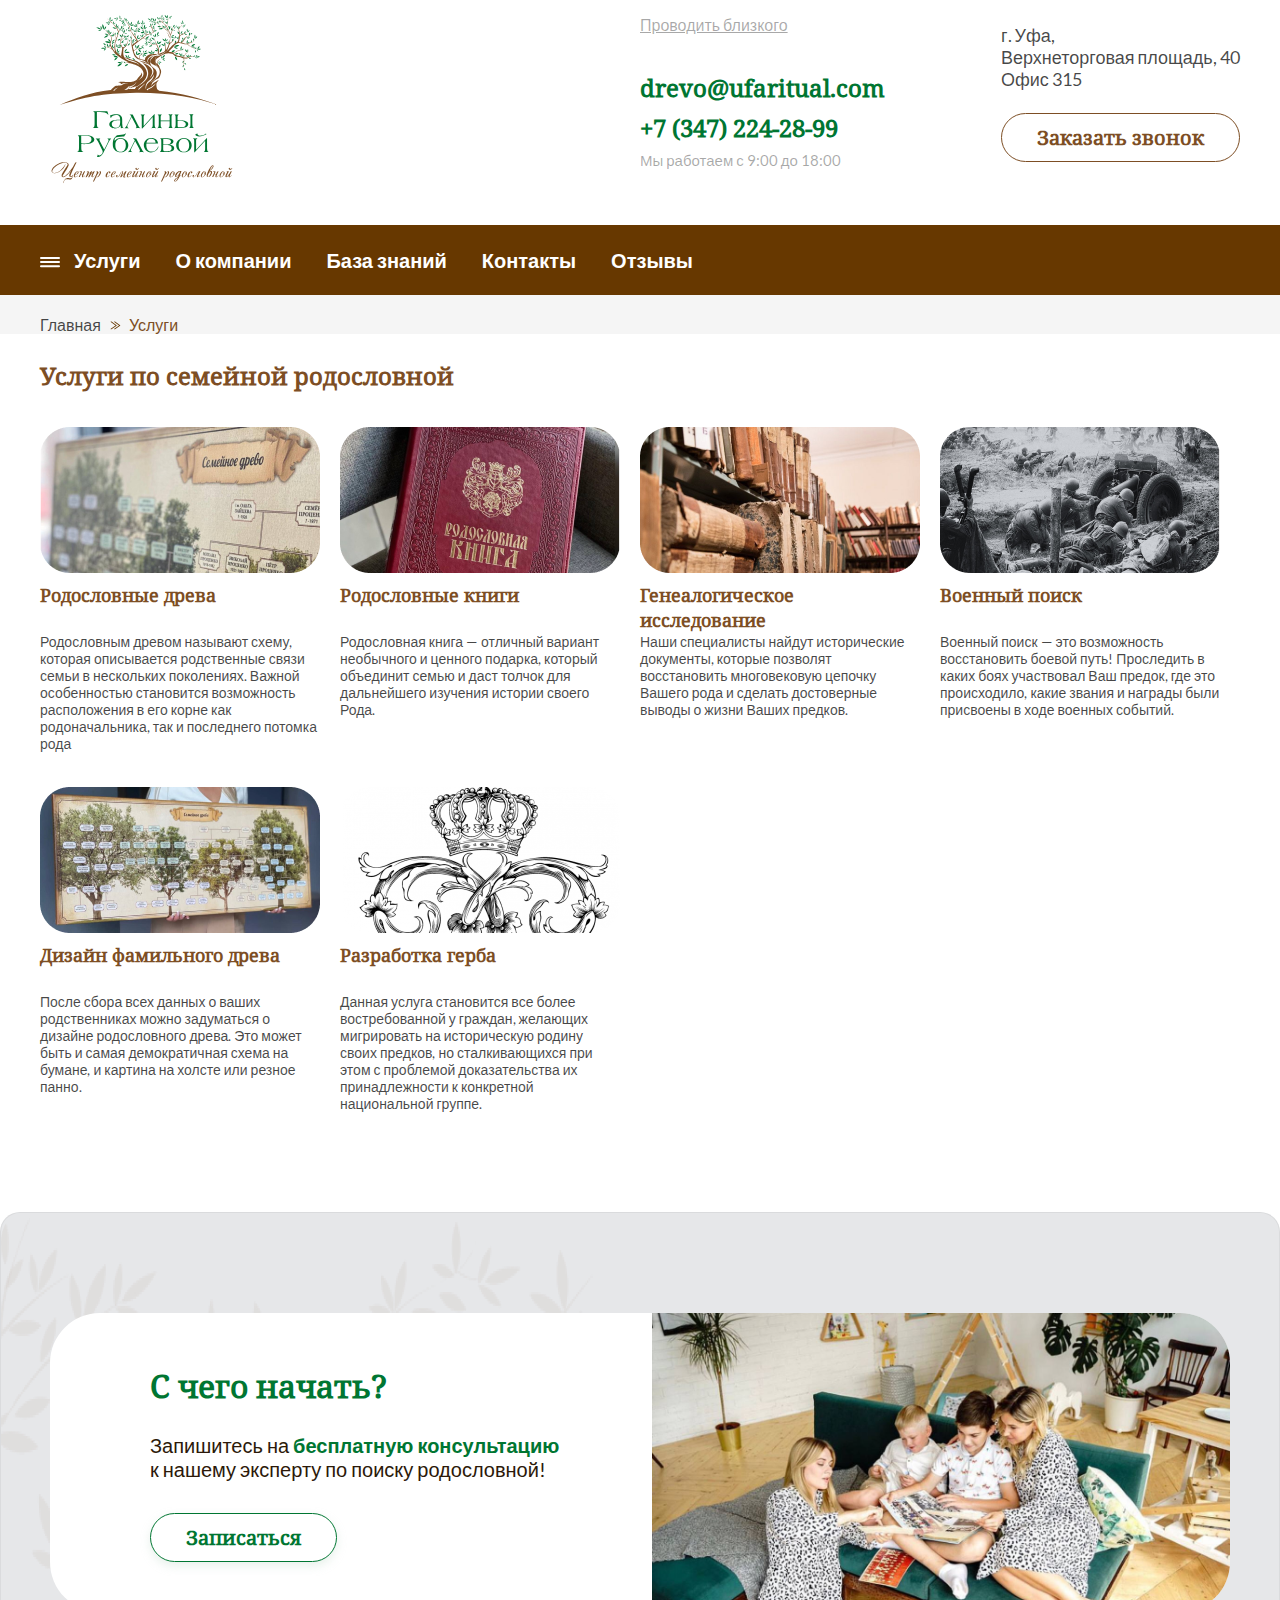
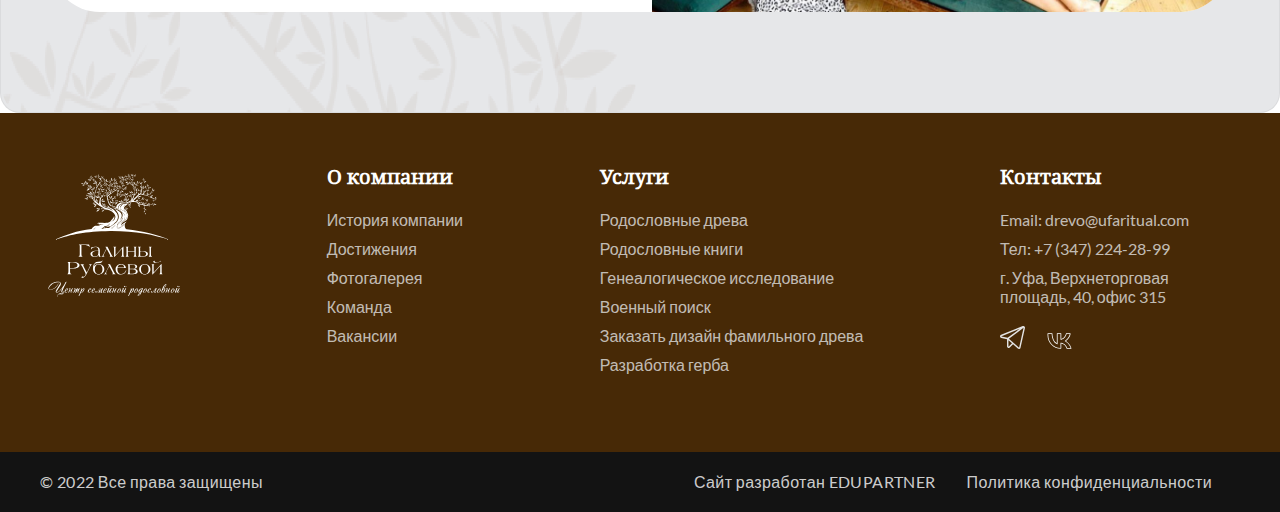
==== page_services/index.html @ 06d63494 "first commit" ====
<!DOCTYPE html>
<html lang="en">
<head>
    <meta charset="UTF-8">
    <meta http-equiv="X-UA-Compatible" content="IE=edge">
    <meta name="viewport" content="width=device-width, initial-scale=1.0">

    <link rel="apple-touch-icon" sizes="152x152" href="/favicon">
    <link rel="icon" type="image/png" sizes="32x32" href="/favicon/favicon-32x32.png">
    <link rel="icon" type="image/png" sizes="16x16" href="/favicon/favicon-16x16.png">
    <link rel="manifest" href="/favicon/site.webmanifest">
    <link rel="mask-icon" href="/favicon/safari-pinned-tab.svg" color="#5bbad5">
    <meta name="msapplication-TileColor" content="#da532c">
    <meta name="theme-color" content="#ffffff">

    <link rel="stylesheet" href="../css/reset.css">
    <link rel="stylesheet" href="../css/animate.css">
    <link rel="stylesheet" href="../css/services_page_styles.css">
    <title>Центр семейной родословной</title>
</head>
<body>
    <header class="header">
        <div class="header__hat">
            <div class="container">
                <div class="header__inner">
                    <div class="header__logo">
                        <img src="../img/logo_gr.svg" alt="logo">
                    </div>
                    <div class="header__contacts">
                        <div class="header__contacts-first">
                            <div class="header__excort">
                                <a href="https://уфаритуал.рф/">Проводить близкого</a>
                            </div>
                            <div class="header__mail">
                                drevo@ufaritual.com
                            </div>
                            <div class="header__phone">
                                +7 (347) 224-28-99
                            </div>
                            <div class="header__schedule">
                                Мы работаем с 9:00 до 18:00
                            </div>
                        </div>
                        <div class="header__contacts-second">
                            <div class="header__text">
                                г. Уфа, <br>
                                Верхнеторговая площадь, 40<br>
                                Офис 315
                            </div>
                            <button class="header__button">
                                Заказать звонок
                            </button>
                        </div>                        
                    </div>
                    <button class="header__burger burger"></button>                    
                </div>
            </div>
        </div>        
        <nav class="header__nav">
            <div class="container">
                <ul class="header__list">
                    <li class="header__item list">                        
                        <a href="../page_services/" class="header__link">
                            <img src="../img/burger_min.svg" alt="burger_min">
                            Услуги
                        </a>
                        <ul class="header__nav-list">
                            <li>
                                <a href="#!">Родословные древа</a>
                            </li>
                            <li>
                                <a href="#!">Родословные книги</a>
                            </li>
                            <li>
                                <a href="#!">Генеалогическое исследование</a>
                            </li>
                            <li>
                                <a href="#!">Военный поиск</a>
                            </li>
                            <li>
                                <a href="#!">Заказать дизайн фамильного древа</a>
                            </li>
                            <li>
                                <a href="#!">Разработка герба</a>
                            </li>
                        </ul>
                    </li>
                    <li class="header__item list">
                        <a href="#!" class="header__link">О компании</a>
                        <ul class="header__nav-list">
                            <li>
                                <a href="#!">История компании</a>
                            </li>
                            <li>
                                <a href="#!">Наши достижения</a>
                            </li>
                            <li>
                                <a href="#!">Фотогалерея</a>
                            </li>
                            <li>
                                <a href="#!">Команда</a>
                            </li>
                            <li>
                                <a href="#!">Вакансии</a>
                            </li>
                        </ul>
                    </li>
                    <li class="header__item">
                        <a href="#!" class="header__link">База знаний</a>
                    </li>
                    <li class="header__item">
                        <a href="#!" class="header__link">Контакты</a>
                    </li>
                    <li class="header__item">
                        <a href="#!" class="header__link">Отзывы</a>
                    </li>
                </ul>                
            </div>
        </nav>
        <div class="header__burger-menu">
            <ul class="header__burger-list">
                <li class="header__burger-item">
                    <a href="#!" class="header__burger-link list">Услуги</a>
                    <ul class="burger-link__ul animated fadeInRight">
                        <li class="burger-link__li">
                            <a href="#!">Родословные древа</a>
                        </li>
                        <li class="burger-link__li">
                            <a href="#!">Родословные книги</a>
                        </li>
                        <li class="burger-link__li">
                            <a href="#!">Генеалогическое исследование</a>
                        </li>
                        <li class="burger-link__li">
                            <a href="#!">Военный поиск</a>
                        </li>
                        <li class="burger-link__li">
                            <a href="#!">Заказать дизайн</a>
                        </li>
                        <li class="burger-link__li">
                            <a href="#!">Заказать дизайн фамильного древа</a>
                        </li>
                        <li class="burger-link__li">
                            <a href="#!">Разработка герба</a>
                        </li>
                    </ul>                  
                </li>
                <li class="header__burger-item">
                    <a href="#!" class="header__burger-link list">О компании</a>
                    <ul class="burger-link__ul animated fadeInRight">
                        <li class="burger-link__li">
                            <a href="#!">История компании</a>
                        </li>
                        <li class="burger-link__li">
                            <a href="#!">Наши достижения</a>
                        </li>
                        <li class="burger-link__li">
                            <a href="#!">Фотогалерея</a>
                        </li>
                        <li class="burger-link__li">
                            <a href="#!">Команда</a>
                        </li>
                        <li class="burger-link__li">
                            <a href="#!">Вакансии</a>
                        </li>                        
                    </ul> 
                </li>
                <li class="header__burger-item">
                    <a href="#!" class="header__burger-link">База знаний</a>
                </li>
                <li class="header__burger-item">
                    <a href="#!" class="header__burger-link">Контакты</a>
                </li>
                <li class="header__burger-item">
                    <a href="#!" class="header__burger-link">Отзывы</a>
                </li>
            </ul>
            <div class="header__nav-close"></div>
            <div class="header__down-block">
                <div class="header__nav-img">
                    <img src="../img/footer_logo.svg" alt="footer_logo">
                </div>
                <div class="header__nav-txt">г. Уфа,<br>Верхнеторговая площадь, 40<br>Офис 315</div>
            </div>
        </div>     
    </header>    
    <section class="navigate">
        <div class="container">
            <div class="navigate__list">
                <div class="navigate__previous">Главная</div>
                <div class="navigate__pointer"></div>
                <div class="navigate__current">Услуги</div>
            </div>
        </div>
    </section>
    <section class="main">
        <div class="container">
            <div class="main__inner">
                <div class="main__title">Услуги по семейной родословной</div>
                <div class="main__cards">
                    <div class="main__card">
                        <div class="card__img">
                            <img src="../img/services_img/main_card_1.png" alt="main_card_1">
                        </div>
                        <div class="card__title">Родословные древа</div>
                        <div class="card__desc">Родословным древом называют схему, которая описывается родственные связи семьи в нескольких поколениях. Важной особенностью становится возможность расположения в его корне как родоначальника, так и последнего потомка рода</div>
                    </div>
                    <div class="main__card">
                        <div class="card__img">
                            <img src="../img/services_img/main_card_2.png" alt="main_card_2">
                        </div>
                        <div class="card__title">Родословные книги</div>
                        <div class="card__desc">Родословная книга — отличный вариант необычного и ценного подарка, который объединит семью и даст толчок для дальнейшего изучения истории своего Рода.</div>
                    </div>
                    <div class="main__card">
                        <div class="card__img">
                            <img src="../img/services_img/main_card_3.png" alt="main_card_3">
                        </div>
                        <div class="card__title">Генеалогическое исследование</div>
                        <div class="card__desc">Наши специалисты найдут исторические документы, которые позволят восстановить многовековую цепочку Вашего рода и сделать достоверные выводы о жизни Ваших предков.</div>
                    </div>
                    <div class="main__card">
                        <div class="card__img">
                            <img src="../img/services_img/main_card_4.png" alt="main_card_4">
                        </div>
                        <div class="card__title">Военный поиск</div>
                        <div class="card__desc">Военный поиск — это возможность восстановить боевой путь! Проследить в каких боях участвовал Ваш предок, где это происходило, какие звания и награды были присвоены в ходе военных событий.</div>
                    </div>
                    <div class="main__card">
                        <div class="card__img">
                            <img src="../img/services_img/main_card_5.png" alt="main_card_5">
                        </div>
                        <div class="card__title">Дизайн фамильного древа</div>
                        <div class="card__desc">После сбора всех данных о ваших родственниках можно задуматься о дизайне родословного древа. Это может быть и самая демократичная схема на бумане, и картина на холсте или резное панно.</div>
                    </div>
                    <div class="main__card">
                        <div class="card__img">
                            <img src="../img/services_img/main_card_6.png" alt="main_card_6">
                        </div>
                        <div class="card__title">Разработка герба</div>
                        <div class="card__desc">Данная услуга становится все более востребованной у граждан, желающих мигрировать на историческую родину своих предков, но сталкивающихся при этом с проблемой доказательства их принадлежности к конкретной национальной группе.</div>
                    </div>
                </div>
            </div>
        </div>
    </section>

    <section class="beginning">
        <div class="container">
            <div class="beginning__inner">
                <div class="beginning__box">
                    <div class="beginning__left-side">
                        <div class="beginning__title">
                            С чего начать?
                        </div>
                        <div class="beginning__text">
                            Запишитесь на <span>бесплатную консультацию</span> к нашему эксперту по поиску родословной!
                        </div>
                        <div class="beginning_btn">
                            Записаться
                        </div>
                    </div>
                    <div class="beginning__right-side">
                        <img src="../img/family.jpg" alt="family">
                    </div>
                    
                </div>
            </div>
        </div>
    </section>
    
    <footer class="footer">
        <div class="container">
            <div class="footer__inner">
                <div class="footer__logo">
                    <img src="../img/footer_logo.svg" alt="footer_logo">
                </div>
                <div class="footer__column col-1">
                    <div class="footer__title">
                        О компании
                    </div>
                    <ul class="footer__links">
                        <li><a href="#!" class="footer__link">История компании</a></li>
                        <li><a href="#!" class="footer__link">Достижения</a></li>
                        <li><a href="#!" class="footer__link">Фотогалерея</a></li>
                        <li><a href="#!" class="footer__link">Команда</a></li>
                        <li><a href="#!" class="footer__link">Вакансии</a></li>
                    </ul>
                </div>
                <div class="footer__column col-2">
                    <div class="footer__title">
                        Услуги
                    </div>
                    <ul class="footer__links">
                        <li><a href="#!" class="footer__link">Родословные древа</a></li>
                        <li><a href="#!" class="footer__link">Родословные книги</a></li>
                        <li><a href="#!" class="footer__link">Генеалогическое исследование</a></li>
                        <li><a href="#!" class="footer__link">Военный поиск</a></li>
                        <li><a href="#!" class="footer__link">Заказать дизайн фамильного древа</a></li>
                        <li><a href="#!" class="footer__link">Разработка герба</a></li>
                    </ul>
                </div>
                <div class="footer__column col-3">
                    <div class="footer__title">
                        Контакты
                    </div>
                    <ul class="footer__links">
                        <li><div class="footer__link">Email: drevo@ufaritual.com</div></li>
                        <li><div class="footer__link">Тел: +7 (347) 224-28-99</div></li>
                        <li><div class="footer__link">г. Уфа, Верхнеторговая площадь, 40, офис 315</div></li>
                        <li>
                            <a href="https://t.me/galinarublevadrevo" class="footer__link"><img src="../img/tg.svg" alt="telegram"></a>
                            <a href="https://vk.com/public210915689" class="footer__link"><img src="../img/vk.svg" alt="vk"></a>
                        </li>
                    </ul>
                </div>
            </div>
        </div>
    </footer>
    <section class="policy">
        <div class="container">
            <div class="policy__inner">
                <div class="policy__left-side">
                    <div class="policy__text text-one">© 2022 Все права защищены</div>
                </div>
                <div class="policy__right-side">
                    <div class="policy__text text-two">Сайт разработан EDUPARTNER</div>
                <div class="policy__text text-three">Политика конфиденциальности</div>
                </div>
            </div>
        </div>
    </section>
    <div class="overlay">
        <div class="video">
            <div id="frame"></div>
            <div class="close">&times;</div>
        </div>
    </div>

    <script src="../js/main.js"></script>
    <script src="../js/navigate.js"></script>
    <script src="../js/playVideo.js"></script>
</body>
</html>
---- css/services_page_styles.css ----
@font-face {
	font-family: "Lato";
	src: url("../fonts/Lato/Lato-Regular.ttf") format('truetype');
}
@font-face {
	font-family: "Noto";
	src: url("../fonts/Noto_Serif/NotoSerif-Regular.ttf") format('truetype');
}

/* @import url('https://fonts.googleapis.com/css2?family=Lato:ital,wght@0,400;0,700;1,400;1,700&display=swap');
@import url('https://fonts.googleapis.com/css2?family=Noto+Serif:ital,wght@0,400;0,700;1,400;1,700&display=swap'); */

body{
	font-family: 'Lato', sans-serif;
	font-style: normal;
	overflow-x: hidden;
}
img{
	width: 100%;
	height: 100%;
}
.container{
	max-width: 1200px;
	padding: 0 20px;
	margin: 0 auto;
}
.header__hat{
	margin-bottom: 31px;
}
.header__inner{
	display: flex;
	justify-content: space-between;
}
.header__logo{
	max-width: 206px;
	max-height: 194px;
}
.header__logo>img{
	width: 100%;
	height: 100%;
}
.header__contacts{
	display: flex;
	justify-content: space-between;
	width: calc(50%);
	/* max-width: 665px; */
}
.header__contacts-first{
	max-width: 240px;
}
.header__contacts-second{
	margin-left: 87px;
	max-width: 290px;
	flex-shrink: 0;
}
.header__burger{
	display: none;
}
.header__excort{
	margin-top: 15px;
}
.header__excort>a{
	font-weight: 400;
	font-size: 16px;
	line-height: 19px;
	color: rgba(0, 0, 0, 0.34);
}
.header__mail, .header__phone{
	font-family: 'Noto', serif;
	font-weight: 700;
	font-size: 24px;	
	color: #007632;
}
.header__mail{
	line-height: 92.4%;
	margin-top: 43px;
}
.header__phone{
	line-height: 33px;
	margin-top: 12px;
}
.header__schedule{
	font-weight: 400;
	font-size: 15px;
	line-height: 18px;
	color: rgba(0, 0, 0, 0.34);
	margin-top: 7px;
}
.header__text{
	font-weight: 500;
	font-size: 18px;
	line-height: 22px;
	color: rgba(0, 0, 0, 0.72);
	margin-top: 24px;
}
.header__button{
	font-family: 'Noto', serif;
	font-weight: 700;
	font-size: 20px;
	line-height: 27px;
	color: #7D4E24;
	margin-top: 23px;
	padding: 10px 35px;
	border: 1px solid #7D4E24;
	border-radius: 50px;
	background-color: #FFFFFF;
}
.header__button:hover{
	cursor: pointer;
	color: #FFFFFF;
	background: #7D4E24;
	box-shadow: 0px 4px 10px rgba(132, 99, 70, 0.38);
}
.header__nav{
	background-color: #673800;
	padding: 23px 0;
}
.header__list{
	display: flex;
	align-items: flex-end;
	gap: 35px;
}
.header__link{
	color: #FFFFFF;
	text-decoration: none;
	font-weight: 600;
	font-size: 20px;
	line-height: 24px;
}
.header__link>img{
	max-width: 20px;
	padding-right: 10px;
	vertical-align: middle;
}
.header__burger-menu {
	position: fixed;
	width: 85%;
	height: 100vh;
	top: 0;
	right: 0;
	background-color: #673800;
	z-index: 10;
	padding: 90px 0 0 39px;
	transform: translateX(100%);
	transition: .2s all linear;
	border-radius: 20px 0 0 20px;
}
.overflow__stop{
	overflow-y: hidden;
}
.header__nav_active{
	transform: translateX(0);
	overflow-y: hidden;
}
.header__burger-list{
	max-width: 100%;
	margin-right: 20px;
}
.header__burger-item {
	max-width: 401px;
	margin-right: 0;
	margin-bottom: 15px;
	list-style-type: none;
}
.header__burger-link::after{
	content: '';
	display: block;
	height: .5px;
	background: #FFFFFF;
	min-width: 100%;
}

.header__item1:last-child {
	margin-bottom: 0;
}

.header__burger-link {
	font-weight: 700;
	font-size: 20px;
	line-height: 35px;
	color: #FFFFFF;
	text-decoration: none;
}
.burger-link__ul{
	display: none;
	z-index: 10;
	transform: translateY(-100%);
	transition: .2s all linear;
	
}
.burger-link__ul.link_show{
	display: block;
	transform: translateY(0);
	overflow-y: hidden;
}
.burger-link__ul>li{
	list-style-type: none;
	padding: 15px 0;
}
.burger-link__ul>li>a{
	text-decoration: none;
	font-weight: 400;
	font-size: 18px;
	line-height: 22px;
	color: #E4E4E4;
}
.header__nav-close {
	width:50px;
	height: 35px;
	position: absolute;
	top: 23px;
	right: 20px;
	z-index: 11;
	background-image: url('../img/burger-close.svg');
	background-size: 13px;
	background-repeat: no-repeat;
	background-position: center;
	border: 1px solid #7D4E24;
	box-shadow: 0px 4px 10px rgba(132, 99, 70, 0.38);
	border-radius: 5px;
}
.header__down-block{
	display: flex;
	width: 100%;
	justify-content: left;
	align-items: flex-end;
	margin-top: 85px;
}
.header__nav-img{
	width: 89px;
	height: 84px;
	margin-right: 16px;
}
.header__nav-txt{
	max-width: 260px;
	font-weight: 500;
	font-size: 14px;
	line-height: 17px;
	color: #E6E7E9;
}
.header__item.active{
	text-decoration: underline;
}
.header .header__nav-list {
	display: none;
	position: absolute;
	background: #FFFFFF;
	box-shadow: 0px 0px 10px rgba(170, 170, 170, 0.7);
	z-index: 10;
	list-style: none;
	padding: 20px 20px 20px 30px;
	margin-top: 22px;
	max-width: 280px;
}
.header__nav-list li {
padding: 1rem;
}
.header__nav-list li:hover {
text-decoration: underline;
}
.header__nav-list li a {
text-decoration: none;
font-weight: 400;
font-size: 16px;
line-height: 19px;
color: #673800;
}
.header__nav-list.show{
	display: block;
}
.navigate{
	background-color: #F5F5F5;
	padding-top: 20px;
}
.navigate__list{
	display: flex;
	align-items: center;
	justify-content: left;
	gap: 7px;
}
.navigate{
	font-weight: 400;
	font-size: 16px;
	line-height: 19px;
	color: rgba(0, 0, 0, 0.72);
}
.navigate__pointer{
	width: 14px;
	height: 14px;
	background-image: url('../img/navigate_pointer.svg');
	background-repeat: no-repeat;
	background-size: contain;
}
.navigate__current{
	font-weight: 400;
	font-size: 16px;
	line-height: 19px;
	color: #7D4E24;
}
.main__inner{
	padding: 25px 0 100px 0;
}
.main__title{
	margin-bottom: 35px;
	font-family: 'Noto', serif;
	font-weight: 600;
	font-size: 24px;
	line-height: 33px;
	color: #7D4E24;
}
.main__cards{
	display: flex;
	justify-content: flex-start;
	align-items: flex-start;
	flex-wrap: wrap;
	column-gap: 20px;
	row-gap: 35px;
}
.main__card{
	max-width: 280px;
}
.main__card:hover>.card__img{
	border: 0.5px solid #673800;
	filter: drop-shadow(0px 0px 10px rgba(90, 60, 34, 0.56));
}
.main__card:hover{	
	cursor: pointer;
}
.card__img{
	height: 146px;
	border-radius: 30px;
}
.card__title{
	margin-top: 10px;
	font-family: 'Noto', serif;
	font-weight: 600;
	font-size: 18px;
	line-height: 25px;
	color: #7D4E24;
	height: 50px;
}
.card__desc{
	font-weight: 400;
	font-size: 14px;
	line-height: 17px;
	color: rgba(0, 0, 0, 0.72);
}







.beginning{
	background-color: #E6E7E9;
	border: 1px solid rgba(0, 0, 0, 0.05);
	border-radius: 20px;

	background-image: url('../img/beginning_bg.png');
	background-repeat: no-repeat;
	background-position: left center;
	background-size: 50% 100%;
}
.beginning__inner{
	padding: 100px 0;
}
.beginning__box{
	background-color: #FFFFFF;
	border-radius: 50px;
	display: flex;
	flex-wrap: nowrap;
	align-items: center;
	justify-content: space-between;
	max-width: 1180px;
	overflow: hidden;
	
	position: relative;
	left: 50%;
	transform: translate(-50%, 0);
}
.beginning__left-side{
	padding: 0 80px 0 100px;
	width: 50%;
	box-sizing: border-box;
	flex-shrink: 0;
}
.beginning__right-side{
	width: 578px;	
	max-height: 299px;
	box-sizing: border-box;	
}
.beginning__right-side>img{	
	object-fit: contain;
}
.beginning__title{
	font-family: 'Noto', serif;
	font-weight: 700;
	font-size: 32px;
	line-height: 44px;
	color: #007632;
	margin-bottom: 25px;
}
.beginning__text{
	font-weight: 400;
	font-size: 20px;
	line-height: 24px;
	color: #2C1909;
	max-width: 410px;
	margin-bottom: 32px;
}
.beginning__text>span{
	font-weight: 700;
	color: #007632;
}
.beginning_btn{
	border: 1px solid #007632;
	box-shadow: 0px 4px 10px rgba(195, 218, 204, 0.39);
	border-radius: 50px;
	padding: 10px 35px;
	width: fit-content;

	font-family: 'Noto', serif;
	font-weight: 700;
	font-size: 20px;
	line-height: 27px;
	color: #007632;
}
.beginning_btn:hover{
	cursor: pointer;
	color: #FFFFFF;
	background: #007632;
}
.footer{
	background-color: #472906;
}
.footer__inner{
	padding: 50px 0 68px 0;
	display: flex;
	justify-content: space-between;
}
.footer__logo{
	max-width: 150p;
	height: 142px;
}
.footer__title{
	font-family: 'Noto', serif;
	font-weight: 700;
	font-size: 20px;
	line-height: 27px;
	color: #FFFFFF;
	padding-bottom: 20px;
}
.footer__links{
	list-style-type: none;
	display: table;
}
.footer__links>li{	
	padding-bottom: 10px;
}
.footer__link{
	font-weight: 400;
	font-size: 16px;
	line-height: 19px;
	color: rgba(228, 228, 228, 0.8);
	text-decoration: none;
}
.footer__link>img{
	padding-top: 10px;
	padding-right: 19px;
	max-width: 25px;
	max-height: 23px;
}
.col-1{
	max-width: 160px;
}
.col-2{
	max-width: 280px;
}
.col-3{
	max-width: 240px;
}
.policy{
	background-color: #131313;
}
.policy__inner{
	padding: 19px 0;
	display: flex;
	justify-content: space-between;
}
.policy__text{
	font-weight: 400;
	font-size: 16px;
	line-height: 22px;
	letter-spacing: 0.025em;
	color: rgba(255, 255, 255, 0.8);
	display: inline-block;
	padding-right: 28px;
}
.overlay{position:fixed;display:none;justify-content:center;align-items:center;width:100%;height:100%;top:0;background-color:rgba(0,0,0,.8)}
.overlay .video{width:720px;height:480px;position:relative}
.overlay .close{color:#fff;font-size:36px;position:absolute;top:-27px;right:-25px;cursor:pointer}

.text-one, .text-two, .text-three{
	vertical-align: top;
}
@media (max-width: 1024px) {
	.header__logo{
		max-width: 188px;
		max-height: 194px;
	}
	.header__contacts{
		width: auto;
	}	
	.beginning__left-side{
		padding: 0 58px 0 25px;
		width: 52%;
	}
	.beginning__right-side{
		width: 48%;
	}
	.col-2{
		max-width: 198px;
	}
	.col-3{
		max-width: 380px;
	}
	.text-two{
		max-width: 176px;
	}
}
@media (max-width: 768px) {
	.header__logo{
		max-width: 168px;
		max-height: 177px;
		margin-right: 20px;
	}
	.header__contacts-second{
		margin-left: 30px;
	}
	.header__excort{
		font-size: 14px;
		line-height: 17px;
	}
	.header__mail{
		font-size: 20px;
	}
	.header__phone{
		font-size: 20px;
		line-height: 27px;
		margin-top: 10px;
	}
	.header__text{
		font-size: 16px;
		line-height: 19px;
	}
	.header__button{
		font-size: 16px;
		line-height: 22px;
		margin-top: 32px;
	}
	.header__schedule{
		margin-top: 12px;
	}
	.main__card{
		max-width: 229px;
	}
	.card__img{
		height: 119px;
	}
	.beginning__left-side{
		padding-right: 22px;
	}	
	.footer__inner{
		padding: 50px 0 40px 0;
	}
	.footer__logo{
		max-width: 150px;
		max-height: 142px;
	}
	.col-1, .col-2, .col-3{
		max-width: 176px;
	}
	.policy{
		margin: -1px;
	}
	.policy__inner{
		padding: 24px 0;
	}
	.text-two{
		max-width: 167px;
	}
	.text-three{
		max-width: 167px;
	}
}
@media (max-width: 480px) {
	.header__contacts-second, .header__nav, .slider_prev-btn, .slider_next-btn{
		display: none
	}
	.history__inner{
		flex-wrap: wrap;
	}
	.header__hat{
		margin-bottom: 12px;
	}
	.header__logo{
		max-width: 105px;
		max-height: 111px;
		margin: 11px 0 0 0;
	}
	.header__excort{
		font-size: 12px;
		line-height: 14px;
	}
	.header__mail{
		font-size: 16px;
		margin-top: 19px;
	}
	.header__phone{
		font-size: 16px;
		line-height: 22px;
		margin-top: 5px;
	}
	.header__schedule{
		font-size: 12px;
		line-height: 14px;
	}
	.header__burger{
		margin-top: 23px;
		display: block;
		width: 50px;
		height: 35px;
		background-image: url('../img/burger.svg');
		background-repeat: no-repeat;
		background-position: center 25%;
		background-size: 129%;
		border: 0;
	}
	.main__cards{
		column-gap: 15px;
	}
	.main__card{
		max-width: 210px;
	}	
	.card__img{
		height: 109px;
	}
	.beginning{
		background-size: auto;
	}
	.beginning__inner{
		padding: 60px 0;
	}
	.beginning__box{
		flex-wrap: wrap;
	}
	.beginning__left-side, .beginning__right-side{
		width: 100%;
	}
	.beginning__title{
		margin: 33px 0 15px 0;
		font-size: 26px;
		line-height: 35px;
	}
	.beginning__text{
		margin-bottom: 21px;
		font-size: 18px;
		line-height: 22px;
	}
	.beginning_btn{
		padding: 10px 30px;
		margin-bottom: 50px;
		font-size: 18px;
		line-height: 25px;
	}
	.beginning__right-side>img{
		width: 100%;
	}	
	.footer__inner{
		padding: 20px 0 54px 0;
		flex-wrap: wrap;
	}
	.footer__logo{
		min-width: 100%;
		height: 84px;
		flex-shrink: 0;
		margin-bottom: 17px;
	}
	.footer__logo>img{
		width: 89px;
		height: 84px;
	}
	.footer__title{
		font-size: 18px;
		line-height: 25px;
	}
	.footer__link{
		font-size: 14px;
		line-height: 17px;
	}
	.footer__column{
		max-width: 198px;
	}
	.policy{
		height: 108px;
	}
	.policy__inner{
		position: relative;
	}
	.policy__text{
		font-size: 14px;
		line-height: 17px;
		letter-spacing: 0.025em;
	}
	.policy__left-side{
		flex-shrink: 0;
	}
	.text-two, .text-three{
		padding: 0;
	}
	.text-three{
		position: absolute;
		left: 0;
		bottom: 0px;
	}
	.overlay .video{width:100%;height:50%;position:relative}
	.overlay .close{color:#fff;font-size:55px;position:absolute;top:-65px;right:20px;cursor:pointer}	
}
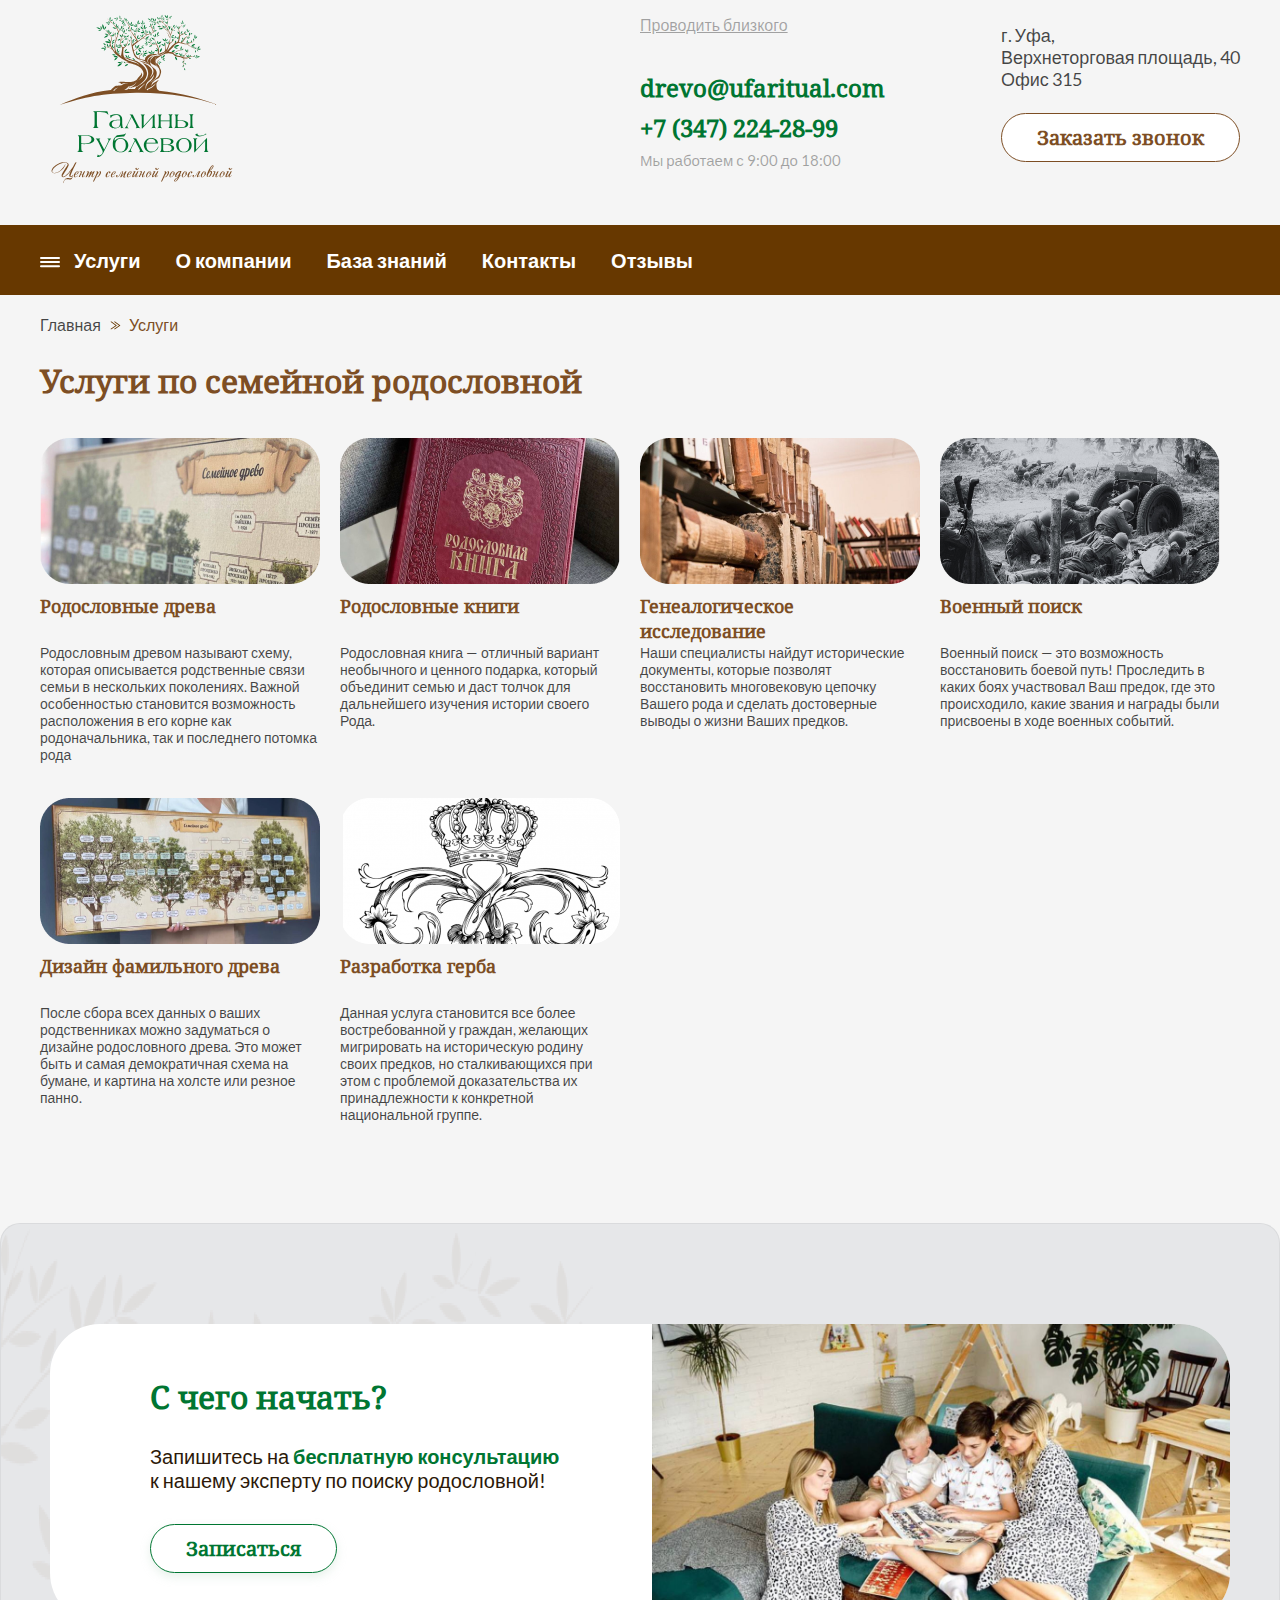
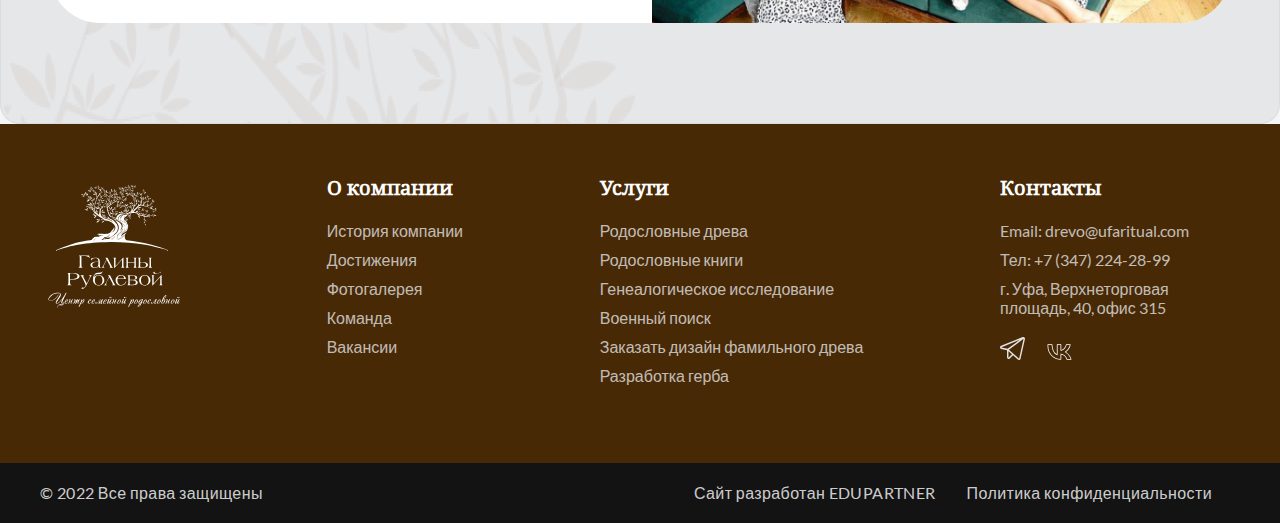
==== commit 10f95456: "first commit" ====
--- a/page_services/index.html
+++ b/page_services/index.html
@@ -244,7 +244,196 @@
             </div>
         </div>
     </section>
-
+    <section class="blbooks">
+        <div class="blbooks__head">
+            <div class="container">
+                <div class="blbooks__inner">
+                    <div class="blbooks__title">Родословные книги</div>
+                    <div class="blbooks__desc">Родословная книга — отличный вариант необычного и ценного подарка, который объединит семью и даст толчок для дальнейшего изучения истории своего Рода.</div>
+                </div>
+            </div>
+        </div>
+        <div class="blbooks-why">
+            <div class="container">
+                <div class="blbooks-why__inner">
+                    <div class="blbooks-why__title">
+                        Зачем составлять книгу?
+                    </div>
+                    <div class="blbooks-why__items">
+                        <div class="blbooks-why__item">
+                            <div class="blbooks-why__num">1</div>
+                                <div class="blbooks-why__text"><span>Чтобы узнать больше о семье. </span>В процессе работы над книгой вы точно откроете новые факты о родственниках и, может быть, обнаружите тех, о ком не подозревали.
+                                </div>
+                        </div>
+                        <div class="blbooks-why__item">
+                            <div class="blbooks-why__num">2</div>
+                                <div class="blbooks-why__text"><span>Чтобы понять, кто вы и откуда. </span>Судьбы предков и решения, которые они принимали, повлияли на то, какой жизнью мы живем сейчас. Зная прошлое, мы понимаем настоящнее, а значит можем яснее представить будущее.
+                                </div>
+                        </div>
+                        <div class="blbooks-why__item">
+                            <div class="blbooks-why__num">3</div>
+                                <div class="blbooks-why__text"><span>Чтобы передать детям. </span>Наши бабушки и дедушки уходят, а с ними пропадают и многие знания о представителях рода. Если не сохранять сведения, внуки могут не узнать о предках.
+                                </div>
+                        </div>
+                    </div>
+                </div>
+            </div>
+        </div>
+        <div class="blbooks-how">
+            <div class="container">
+                <div class="blbooks-how__inner">
+                    <div class="blbooks-how__title">
+                        Как сделать родословную книгу?
+                    </div>
+                    <div class="blbooks-how__text">
+                        <strong>Первое, что нужно сделать - построить генеалогическое древо. </strong>Это схема, наглядно показывающая родственные связи. <br><br>Как только Вы обозначите старейшего предка, о котором есть информация, начинайте собирать более подробные сведения о каждом члене семьи. Поговорите с родителями, бабушками и дедушками, свяжитесь с близкими из других городов - привлеките в эту работу как можно больше родственников! Создание книги - отличный повод собраться вместе и окунуться в воспоминания. <br><br>Порой даже вместе достаточно сложно собрать необходимые сведения, тогда лучше обратиться к людям, которые профессионально занимаются этим вопросом. <span>В штате Центра Семейной Родословной Галины Рублевой работают кандидаты исторических наук и архивариусы с многолетним стажем, а также переводчики с различных языков.</span>
+                    </div>
+                    <div class="blbooks-how__appeal">
+                        Запишитесь на <span>бесплатную консультацию </span>к нашему эксперту по поиску родословной!
+                    </div>
+                    <button class="blbooks-how__btn">Записаться</button>
+                </div>
+            </div>
+        </div>
+        <div class="blbooks-choose">
+            <div class="container">
+                <div class="blbooks-choose__inner">
+                    <div class="blbooks-choose__title">
+                        Выберите обложку для своей книги
+                    </div>
+                    <div class="blbooks-choose__text">
+                        Стоимость указана без учета поиска родословной*
+                    </div>
+                    <div class="blbooks-choose__cards">
+                        <div class="blbooks-choose__card">
+                            <div class="blbooks-choose__img">
+                                <img src="../img/services_img/covers/cover_01.png" alt="cover_01">
+                            </div>
+                            <div class="blbooks-choose__new-price">7 325 ₽</div>
+                            <div class="blbooks-choose__old-price">10 325 ₽</div>
+                            <button class="blbooks-choose__btn">Хочу заказать</button>
+                        </div>
+                        <div class="blbooks-choose__card">
+                            <div class="blbooks-choose__img">
+                                <img src="../img/services_img/covers/cover_02.png" alt="cover_02">
+                            </div>
+                            <div class="blbooks-choose__new-price">7 325 ₽</div>
+                            <div class="blbooks-choose__old-price">10 325 ₽</div>
+                            <button class="blbooks-choose__btn">Хочу заказать</button>
+                        </div>
+                        <div class="blbooks-choose__card">
+                            <div class="blbooks-choose__img">
+                                <img src="../img/services_img/covers/cover_03.png" alt="cover_03">
+                            </div>
+                            <div class="blbooks-choose__new-price">7 325 ₽</div>
+                            <div class="blbooks-choose__old-price">10 325 ₽</div>
+                            <button class="blbooks-choose__btn">Хочу заказать</button>
+                        </div>
+                        <div class="blbooks-choose__card">
+                            <div class="blbooks-choose__img">
+                                <img src="../img/services_img/covers/cover_04.png" alt="cover_04">
+                            </div>
+                            <div class="blbooks-choose__new-price">7 475 ₽</div>
+                            <div class="blbooks-choose__old-price">10 325 ₽</div>
+                            <button class="blbooks-choose__btn">Хочу заказать</button>
+                        </div>
+                        <div class="blbooks-choose__card">
+                            <div class="blbooks-choose__img">
+                                <img src="../img/services_img/covers/cover_05.png" alt="cover_05">
+                            </div>
+                            <div class="blbooks-choose__new-price">10 175 ₽</div>
+                            <div class="blbooks-choose__old-price">13 175 ₽</div>
+                            <button class="blbooks-choose__btn">Хочу заказать</button>
+                        </div>
+                        <div class="blbooks-choose__card">
+                            <div class="blbooks-choose__img">
+                                <img src="../img/services_img/covers/cover_06.png" alt="cover_06">
+                            </div>
+                            <div class="blbooks-choose__points">
+                                <div class="points__one"></div>
+                                <div class="points__two"></div>
+                            </div>
+                            <div class="blbooks-choose__new-price">10 175 ₽</div>
+                            <div class="blbooks-choose__old-price">13 175 ₽</div>
+                            <button class="blbooks-choose__btn">Хочу заказать</button>
+                        </div>
+                        <div class="blbooks-choose__card">
+                            <div class="blbooks-choose__img">
+                                <img src="../img/services_img/covers/cover_07.png" alt="cover_07">
+                            </div>
+                            <div class="blbooks-choose__points">
+                                <div class="points__one"></div>
+                                <div class="points__two"></div>
+                            </div>
+                            <div class="blbooks-choose__new-price">10 175 ₽</div>
+                            <div class="blbooks-choose__old-price">13 175 ₽</div>
+                            <button class="blbooks-choose__btn">Хочу заказать</button>
+                        </div>
+                        <div class="blbooks-choose__card">
+                            <div class="blbooks-choose__img">
+                                <img src="../img/services_img/covers/cover_08.png" alt="cover_08">
+                            </div>
+                            <div class="blbooks-choose__points">
+                                <div class="points__one"></div>
+                                <div class="points__two"></div>
+                            </div>
+                            <div class="blbooks-choose__new-price">11 675 ₽</div>
+                            <div class="blbooks-choose__old-price">14 675 ₽</div>
+                            <button class="blbooks-choose__btn">Хочу заказать</button>
+                        </div>
+                        <div class="blbooks-choose__card">
+                            <div class="blbooks-choose__img">
+                                <img src="../img/services_img/covers/cover_09.png" alt="cover_09">
+                            </div>
+                            <div class="blbooks-choose__new-price">15 725 ₽</div>
+                            <div class="blbooks-choose__old-price">18 725 ₽</div>
+                            <button class="blbooks-choose__btn">Хочу заказать</button>
+                        </div>
+                        <div class="blbooks-choose__card">
+                            <div class="blbooks-choose__img">
+                                <img src="../img/services_img/covers/cover_10.png" alt="cover_10">
+                            </div>
+                            <div class="blbooks-choose__new-price">18 275 ₽</div>
+                            <div class="blbooks-choose__old-price">21 275 ₽</div>
+                            <button class="blbooks-choose__btn">Хочу заказать</button>
+                        </div>
+                        <div class="blbooks-choose__card">
+                            <div class="blbooks-choose__img">
+                                <img src="../img/services_img/covers/cover_11.png" alt="cover_11">
+                            </div>
+                            <div class="blbooks-choose__new-price">19 775 ₽</div>
+                            <div class="blbooks-choose__old-price">22 775 ₽</div>
+                            <button class="blbooks-choose__btn">Хочу заказать</button>
+                        </div>                      
+                    </div>
+                </div>
+            </div>
+        </div>
+        <div class="blbloks-request">
+            <div class="container">
+                <div class="blbloks-request__inner">
+                    <div class="blbloks-request__left-side">
+                        <div class="blbloks-request__title">
+                            Книга под индивидуальный запрос
+                        </div>
+                        <div class="blbloks-request__text">
+                            Рады сообщить Вам, что теперь в нашем центре семейной родословной можно оформить Ваше фамильное древо в книгу в <span>индивидуальном дизайне.</span> То есть у Вас есть возможность воплотить все Ваши творческие фантазии и реализовать их в книге.
+                        </div>
+                        <button class="blbloks-request__btn">
+                            Хочу заказать
+                        </button>
+                    </div>
+                    <div class="blbloks-request__right-side">
+                        <div class="blbloks-request__video" data-url="C0H2SnzitoM">
+                            <div class="blbloks-request__play-circle">
+                                <img src="../img/youtube.svg" alt="youtube">
+                            </div>
+                        </div>
+                    </div>
+                </div>
+            </div>
+        </div>
+    </section>
     <section class="beginning">
         <div class="container">
             <div class="beginning__inner">
@@ -268,7 +457,54 @@
             </div>
         </div>
     </section>
-    
+    <section class="useful">
+        <div class="container">
+            <div class="useful__inner">
+                <div class="useful__head">
+                    <div class="useful__title">Полезно и интересно</div>
+                    <div class="useful__text">База знаний</div>
+                </div>
+                <div class="useful__slider">
+                    <div class="useful__list">
+                        <div class="useful__cards">
+                            <div class="useful__card">
+                                <a href="#!" class="useful__link">
+                                    <div class="useful__pic">
+                                        <img src="../img/useful_pic-1.png" alt="useful__pic-1">
+                                    </div>
+                                    <div class="useful__desc">Кое-что интересное про однофамильцев</div>
+                                    <div class="useful__date">03.11.2020</div>
+                                </a>
+                            </div>
+                            <div class="useful__card">
+                                <a href="#!" class="useful__link">
+                                    <div class="useful__pic">
+                                        <img src="../img/useful_pic-2.png" alt="useful__pic-2">
+                                    </div>
+                                    <div class="useful__desc">Как узнать, кто ваш прадед</div>
+                                    <div class="useful__date">16.10.2020</div>
+                                </a>
+                            </div>
+                            <div class="useful__card">
+                                <a href="#!" class="useful__link">
+                                    <div class="useful__pic">
+                                        <img src="../img/useful_pic-3.png" alt="useful__pic-3">
+                                    </div>
+                                    <div class="useful__desc">Полезные ресурсы для поиска своих предков</div>
+                                    <div class="useful__date">03.11.2020</div>
+                                </a>
+                            </div>                            
+                        </div>
+                    </div>
+                </div>
+                <div class="useful__arrows" style="display: none;">
+                    <button type="button" class="useful__arrow-prev prev disabled"></button>
+                    <div class="useful__center"></div>
+                    <button type="button" class="useful__arrow-next next"></button>
+                  </div>
+            </div>
+        </div>
+    </section>
     <footer class="footer">
         <div class="container">
             <div class="footer__inner">
@@ -336,8 +572,9 @@
             <div class="close">&times;</div>
         </div>
     </div>
-
+    
     <script src="../js/main.js"></script>
+    <script src="../js/page_services.js"></script>
     <script src="../js/navigate.js"></script>
     <script src="../js/playVideo.js"></script>
 </body>
--- a/css/services_page_styles.css
+++ b/css/services_page_styles.css
@@ -14,6 +14,7 @@
 	font-family: 'Lato', sans-serif;
 	font-style: normal;
 	overflow-x: hidden;
+	background-color: #F5F5F5;
 }
 img{
 	width: 100%;
@@ -304,8 +305,8 @@
 	margin-bottom: 35px;
 	font-family: 'Noto', serif;
 	font-weight: 600;
-	font-size: 24px;
-	line-height: 33px;
+	font-size: 32px;
+	line-height: 44px;
 	color: #7D4E24;
 }
 .main__cards{
@@ -345,13 +346,6 @@
 	line-height: 17px;
 	color: rgba(0, 0, 0, 0.72);
 }
-
-
-
-
-
-
-
 .beginning{
 	background-color: #E6E7E9;
 	border: 1px solid rgba(0, 0, 0, 0.05);
@@ -431,6 +425,116 @@
 	color: #FFFFFF;
 	background: #007632;
 }
+.useful{
+	background-color: rgba(209, 199, 180, 0.84);
+	
+	background-image: url('../img/useful_bg.png');
+	background-repeat: no-repeat;
+	background-position: right center;
+}
+.useful__inner{
+	padding: 100px 0 90px 0;
+}
+.useful__head{
+	display: flex;
+	justify-content: space-between;
+	margin-bottom: 35px;
+}
+.useful__title{
+	font-family: 'Noto', serif;
+	font-weight: 700;
+	font-size: 32px;
+	line-height: 44px;
+	color: #007632;
+}
+.useful__text{
+	font-weight: 400;
+	font-size: 20px;
+	line-height: 24px;
+	color: #007632;
+}
+.useful__cards{
+	display: flex;
+}
+.useful__slider {
+	vertical-align: middle;
+	position: relative;
+	display: inline-block;
+	width: 100%;
+	/* Чтобы во время перетаскивания слайда ничего не выделить внутри него */
+	user-select: none;
+	/* Чтобы запретить скролл страницы, если мы начали двигать слайдер по оси X */
+	touch-action: pan-y;
+}
+	
+/* Если где-то внутри слайдера будут изображения,
+то нужно задать им pointer-events: none,
+чтобы они не перетаскивались мышью */
+
+.useful__slider img {
+	pointer-events: none;
+}	
+.useful__list {
+	width: 100%;
+	height: 323px;
+	overflow: hidden;
+}
+
+.useful__list.grab {
+	cursor: grab;
+}
+	
+.useful__list.grabbing{
+	cursor: grabbing;
+}	
+	
+.useful__card {
+	width: 380px;
+	height: 323px;
+	/* Чтобы слайды не сжимались */
+	flex-shrink: 0;
+	display: flex;
+	align-items: top;
+	justify-content: center;
+	box-sizing: content-box;
+}
+
+.slide img {
+	width: 100%;
+	height: 100%;
+}
+	
+.slider-arrows {
+	margin-top: 50px;
+	text-align: center;
+}
+.useful{
+	display: none;
+}
+.useful__link{
+	text-decoration: none;
+	padding: 0 10px;
+}
+.useful__pic{
+	max-width: 380px;
+	max-height: 200px;
+}
+.useful__desc{
+	font-family: 'Noto', serif;
+	font-weight: 700;
+	font-size: 24px;
+	line-height: 35px;
+	color: #673800;
+
+	max-width: 380px;
+	margin: 20px 0 15px 0;
+}
+.useful__date{
+	font-weight: 400;
+	font-size: 15px;
+	line-height: 18px;
+	color: rgba(0, 0, 0, 0.34);
+}
 .footer{
 	background-color: #472906;
 }
@@ -504,14 +608,333 @@
 .text-one, .text-two, .text-three{
 	vertical-align: top;
 }
+
+/*=========================hide contents==================================*/
+.blbooks{
+	margin-top: 35px;
+	display: none;
+}
+.blbooks__title{
+	font-family: 'Noto', serif;
+	font-weight: 600;
+	font-size: 32px;
+	line-height: 44px;
+	color: #7D4E24;
+}
+.blbooks__desc{
+	margin: 25px 0 50px 0;
+	max-width: 680px;
+	font-weight: 400;
+	font-size: 20px;
+	line-height: 24px;
+	color: rgba(0, 0, 0, 0.72);
+}
+.blbooks-why{
+	background-color: rgba(209, 199, 180, 0.84);
+}
+.blbooks-why__inner{
+	padding: 50px 0;
+}
+.blbooks-why__title{
+	font-family: 'Noto', serif;
+	font-weight: 600;
+	font-size: 24px;
+	line-height: 33px;
+	color: #7D4E24;
+}
+.blbooks-why__items{
+	margin-top: 25px;
+	display: flex;
+	flex-wrap: wrap;
+	row-gap: 20px;
+}
+.blbooks-why__item{
+	width: 100%;
+}
+.blbooks-why__left-block{
+	width: 330px;
+	white-space: nowrap;
+	flex-shrink: 0;
+}
+.blbooks-why__num{
+	display: inline-block;
+	background: #673800;
+	width: 37px;
+	height: 38px;
+	text-align: center;
+	border-radius: 50px;
+	margin-right: 20px;
+	vertical-align: top;
+
+	font-family: 'Noto', serif;
+	font-weight: 700;
+	font-size: 20px;
+	line-height: 40px;
+	color: #FFFFFF;
+}
+.blbooks-why__text{
+	display: inline-block;
+	max-width: 823px;
+	font-family: 'Noto', serif;
+	font-weight: 500;
+	font-size: 18px;
+	line-height: 22px;
+	color: rgba(0, 0, 0, 0.72);
+}
+.blbooks-why__text>span{
+	font-weight: 700;
+	font-size: 18px;
+	line-height: 22px;
+	color: #673800;
+}
+.blbooks-how{
+	margin: 50px 0;
+}
+.blbooks-how__inner{
+	max-width: 880px;
+}
+.blbooks-how__title{
+	font-family: 'Noto', serif;
+	font-weight: 600;
+	font-size: 24px;
+	line-height: 33px;
+	color: #7D4E24;
+}
+.blbooks-how__text{
+	margin-top: 25px;
+	font-weight: 400;
+	font-size: 20px;
+	line-height: 24px;
+	color: rgba(0, 0, 0, 0.72);
+}
+.blbooks-how__text>span{
+	font-weight: 700;
+	color: rgba(125, 78, 36, 1)
+}
+.blbooks-how__appeal{
+	font-weight: 400;
+	font-size: 20px;
+	line-height: 24px;
+	color: rgba(0, 0, 0, 0.72);
+	margin: 50px 0 25px 0;
+	max-width: 407px;
+}
+.blbooks-how__appeal>span{
+	color: rgba(0, 118, 50, 1);
+}
+.blbooks-how__btn{
+	font-family: 'Noto', serif;
+	font-weight: 700;
+	font-size: 20px;
+	line-height: 27px;
+	color: #007632;
+	padding: 10px 35px;
+
+	background: #FFFFFF;
+	border: 1px solid #007632;
+	box-shadow: 0px 4px 10px rgba(195, 218, 204, 0.39);
+	border-radius: 50px;
+}
+.blbooks-choose{
+	background-color: #E6E7E9;
+	border: 1px solid rgba(0, 0, 0, 0.05);
+	border-radius: 20px;
+}
+.blbooks-choose__inner{
+	padding: 50px 0;
+}
+.blbooks-choose__title{
+	font-family: 'Noto', serif;
+	font-weight: 600;
+	font-size: 24px;
+	line-height: 33px;
+	color: #7D4E24;
+}
+.blbooks-choose__text{
+	margin: 14px 0 50px 0;
+	font-weight: 400;
+	font-size: 20px;
+	line-height: 24px;
+	color: rgba(0, 0, 0, 0.5);
+}
+.blbooks-choose__cards{
+	display: flex;
+	flex-wrap: wrap;
+	justify-content: flex-start;
+	align-items: flex-start;
+	row-gap: 50px;
+	column-gap: 20px;
+}
+.blbooks-choose__card{
+	position: relative;
+}
+.blbooks-choose__img{
+	max-width: 280px;
+	max-height: 250px;
+	margin-bottom: 30px;
+	border-radius: 30px;
+}
+.blbooks-choose__new-price{
+	font-family: 'Noto', serif;
+	font-weight: 700;
+	font-size: 18px;
+	line-height: 25px;
+	color: #FFFFFF;
+
+	background: #007632;
+	border: 1px solid #007632;
+	box-shadow: 0px 4px 10px rgba(195, 218, 204, 0.39);
+	border-radius: 50px;
+	padding: 5px 20px;
+	width: fit-content;
+	display: inline-block;
+}
+.blbooks-choose__old-price{
+	font-family: 'Noto', serif;
+	font-weight: 400;
+	font-size: 18px;
+	line-height: 25px;
+	text-decoration: line-through;
+	color: rgba(0, 0, 0, 0.28);
+	display: inline-block;
+	margin-left: 15px;
+}
+.blbooks-choose__btn{
+	font-family: 'Noto', serif;
+	font-weight: 700;
+	font-size: 16px;
+	line-height: 22px;
+	color: #7D4E24;
+
+	border: 1px solid #7D4E24;
+	filter: drop-shadow(0px 4px 10px rgba(195, 218, 204, 0.39));
+	border-radius: 50px;
+	padding: 5px 20px;
+	display: block;
+	margin-top: 15px;
+}
+.blbooks-choose__btn:hover{
+	background-color: #7D4E24;
+	color: #FFFFFF;
+	cursor: pointer;
+}
+.blbooks-choose__points{
+	display: flex;
+	column-gap: 5px;
+	position: absolute;
+	bottom: 95px;
+	left: 50%;
+	transform: translate(-50%, 0);
+}
+.points__one{
+	width: 7px;
+	height: 7px;
+	background-color: #007632;
+	border-radius: 50%;
+}
+.points__two{
+	width: 7px;
+	height: 7px;
+	background-color: rgba(170, 170, 170, 0.7);
+	border-radius: 50%;
+}
+.blbloks-request{
+	padding: 50px 0;
+}
+.blbloks-request__inner{
+	display: flex;
+	justify-content: space-between;
+	align-items: flex-start;
+}
+.blbloks-request__left-side{
+	max-width: 680px;
+}
+.blbloks-request__right-side{
+	max-width: 380px;
+	padding-top: 17px;
+}
+.blbloks-request__title{
+	font-family: 'Noto', serif;
+	font-weight: 600;
+	font-size: 24px;
+	line-height: 33px;
+	color: #7D4E24;
+	margin-bottom: 25px;
+}
+.blbloks-request__text{
+	font-weight: 400;
+	font-size: 20px;
+	line-height: 24px;
+	color: rgba(0, 0, 0, 0.72);
+	margin-bottom: 25px;
+}
+.blbloks-request__text>span{
+	color: rgba(0, 118, 50, 1);
+	font-weight: 700;
+}
+.blbloks-request__btn{
+	font-family: 'Noto', serif;
+	font-weight: 700;
+	font-size: 18px;
+	line-height: 25px;
+	color: #7D4E24;
+
+	border: 1px solid #7D4E24;
+	filter: drop-shadow(0px 4px 10px rgba(195, 218, 204, 0.39));
+	border-radius: 50px;
+	padding: 5px 20px;
+}
+.blbloks-request__btn:hover{
+	background-color: #7D4E24;
+	color: #FFFFFF;
+	cursor: pointer;
+}
+.blbloks-request__video{
+	width: 380px;
+	height: 250px;
+	background-image: url("../img/services_img/services_video.png");
+	background-repeat: no-repeat;
+	cursor: pointer;
+}
+.blbloks-request__play-circle{
+	max-width: 100px;
+	max-height: 100px;
+	position: relative;
+	left: 50%;
+	top: 0;
+	transform: translate(-50%, 70%);	
+}
+
+
+
+
+
+
+
+
+/*=========================end hide contents==============================*/
 @media (max-width: 1024px) {
 	.header__logo{
 		max-width: 188px;
 		max-height: 194px;
-	}
+	}	
 	.header__contacts{
 		width: auto;
-	}	
+	}
+	.main__title{
+		font-size: 24px;
+		line-height: 33px;
+	}
+	.blbooks{
+		margin-top: 50px;
+	}
+	.blbooks-choose__img{
+		max-width: 225px;
+    	max-height: 201px;
+	}
+	.blbloks-request__left-side {
+		max-width: 470px;
+	}
 	.beginning__left-side{
 		padding: 0 58px 0 25px;
 		width: 52%;
@@ -565,12 +988,60 @@
 	.main__card{
 		max-width: 229px;
 	}
+	.blbooks-why__text{
+		max-width: 660px;
+	}
+	.blbooks-choose__img{
+		max-width: 227px;
+	}
+	.blbloks-request__inner{
+		position: relative;
+		padding-top: 58px;
+	}
+	.blbloks-request__title{
+		position: absolute;
+		top: 0;
+		left: 0;
+	}
+	.blbloks-request__text{
+		max-width: 354px;
+	}
+	.blbloks-request__right-side{
+		max-width: 353px;
+		padding: 0;
+	}
+	.blbloks-request__video{
+		max-width: 353px;
+		max-height: 232px;
+		background-size: contain;
+	}
+	.blbloks-request__play-circle{
+		width: 92px;
+		height: 92px;
+	}
+
+
+
+
 	.card__img{
 		height: 119px;
 	}
 	.beginning__left-side{
 		padding-right: 22px;
-	}	
+	}
+	.useful__inner{
+		padding: 100px 0;
+	}
+	.useful__text{
+		display: none;
+	}
+	.useful__link{
+		padding: 0 20px 0 0;
+	}
+	.useful__pic, .useful__link{
+		max-width: 354px;
+		max-height: 187px;
+	}
 	.footer__inner{
 		padding: 50px 0 40px 0;
 	}
@@ -641,8 +1112,11 @@
 		column-gap: 15px;
 	}
 	.main__card{
-		max-width: 210px;
-	}	
+		max-width: 45%;
+	}
+	.card__title{
+		height: auto;
+	}
 	.card__img{
 		height: 109px;
 	}
@@ -676,7 +1150,36 @@
 	}
 	.beginning__right-side>img{
 		width: 100%;
-	}	
+	}
+	.useful__inner{
+		padding: 60px 0;
+	}
+	.useful__title{
+		font-size: 26px;
+		line-height: 35px;
+	}
+	.useful__head{
+		margin-bottom: 44px;
+	}
+	.useful__cards, .useful__card{
+		justify-content: flex-start;
+	}
+	.useful__pic, .useful__link{
+		max-width: 309px;
+		max-height: 163px;
+	}
+	.useful__card{
+		width: 309px;
+		height: 280px;
+	}
+	.useful__slider, .useful__list{
+		height: fit-content;
+	}
+	.useful__desc{
+		font-size: 18px;
+		line-height: 25px;
+		margin-top: 30px;
+	}
 	.footer__inner{
 		padding: 20px 0 54px 0;
 		flex-wrap: wrap;
@@ -726,4 +1229,113 @@
 	}
 	.overlay .video{width:100%;height:50%;position:relative}
 	.overlay .close{color:#fff;font-size:55px;position:absolute;top:-65px;right:20px;cursor:pointer}	
+}
+@media (max-width: 360px) {
+	.header__hat{
+		margin-bottom: 32px;
+	}
+	.header__logo{
+		width: 86px;
+		height: 91px;
+	}
+	.header__excort>a{
+		font-size: 10px;
+		line-height: 12px;
+	}
+	.header__mail{
+		font-size: 14px;
+		margin-top: 10px;
+	}
+	.header__phone{
+		font-size: 14px;
+		line-height: 19px;
+	}
+	.header__schedule{
+		margin-top: 8px;
+	}
+	.header__burger{
+		width: 37px;
+		height: 26px;
+		margin-top: 20px;
+	}
+	.main__card{
+		max-width: 150px;
+	}
+	.card__img{
+		height: 90px;
+	}
+	.card__title{
+		font-size: 16px;
+		line-height: 22px;
+		height: 66px;
+	}
+	.card__desc{
+		margin-top: 5px;
+		font-size: 12px;
+		line-height: 14px;
+	}
+	.beginning__title{
+		font-size: 24px;
+		line-height: 33px;
+	}
+	.beginning__text{
+		font-size: 16px;
+		line-height: 19px;
+	}
+	.beginning_btn{
+		font-size: 16px;
+		line-height: 22px;
+	}
+	.beginning__right-side{
+		max-height: 167px;
+	}
+	.useful__inner{
+		padding: 60px 0 75px 0;
+	}
+	.useful__head{
+		margin-bottom: 46px;
+	}
+	.useful__title{
+		font-size: 24px;
+		line-height: 33px;
+	}
+	.useful__pic, .useful__link{
+		max-width: 280px;
+    	max-height: 147px;
+	}
+	.useful__link{
+		padding: 0;
+	}
+	.useful__card{
+		width: 280px;
+		height: 265px;
+	}
+	.footer__inner{
+		padding-bottom: 51px;
+	}
+	.col-1{
+		max-width: 122px;
+	}
+	.col-2{
+		max-width: 150px;
+	}
+	.col-3{
+		max-width: 176px;
+	}
+	.policy{
+		height: 118px;
+	}
+	.policy>.container{
+		height: 60px;
+	}
+	.policy__inner{
+		padding: 20px 0;
+		height: 100%;
+	}
+	.text-one, .text-two{
+		max-width: 150px;
+	}
+	.text-three{
+		max-width: 150px;
+	}
 }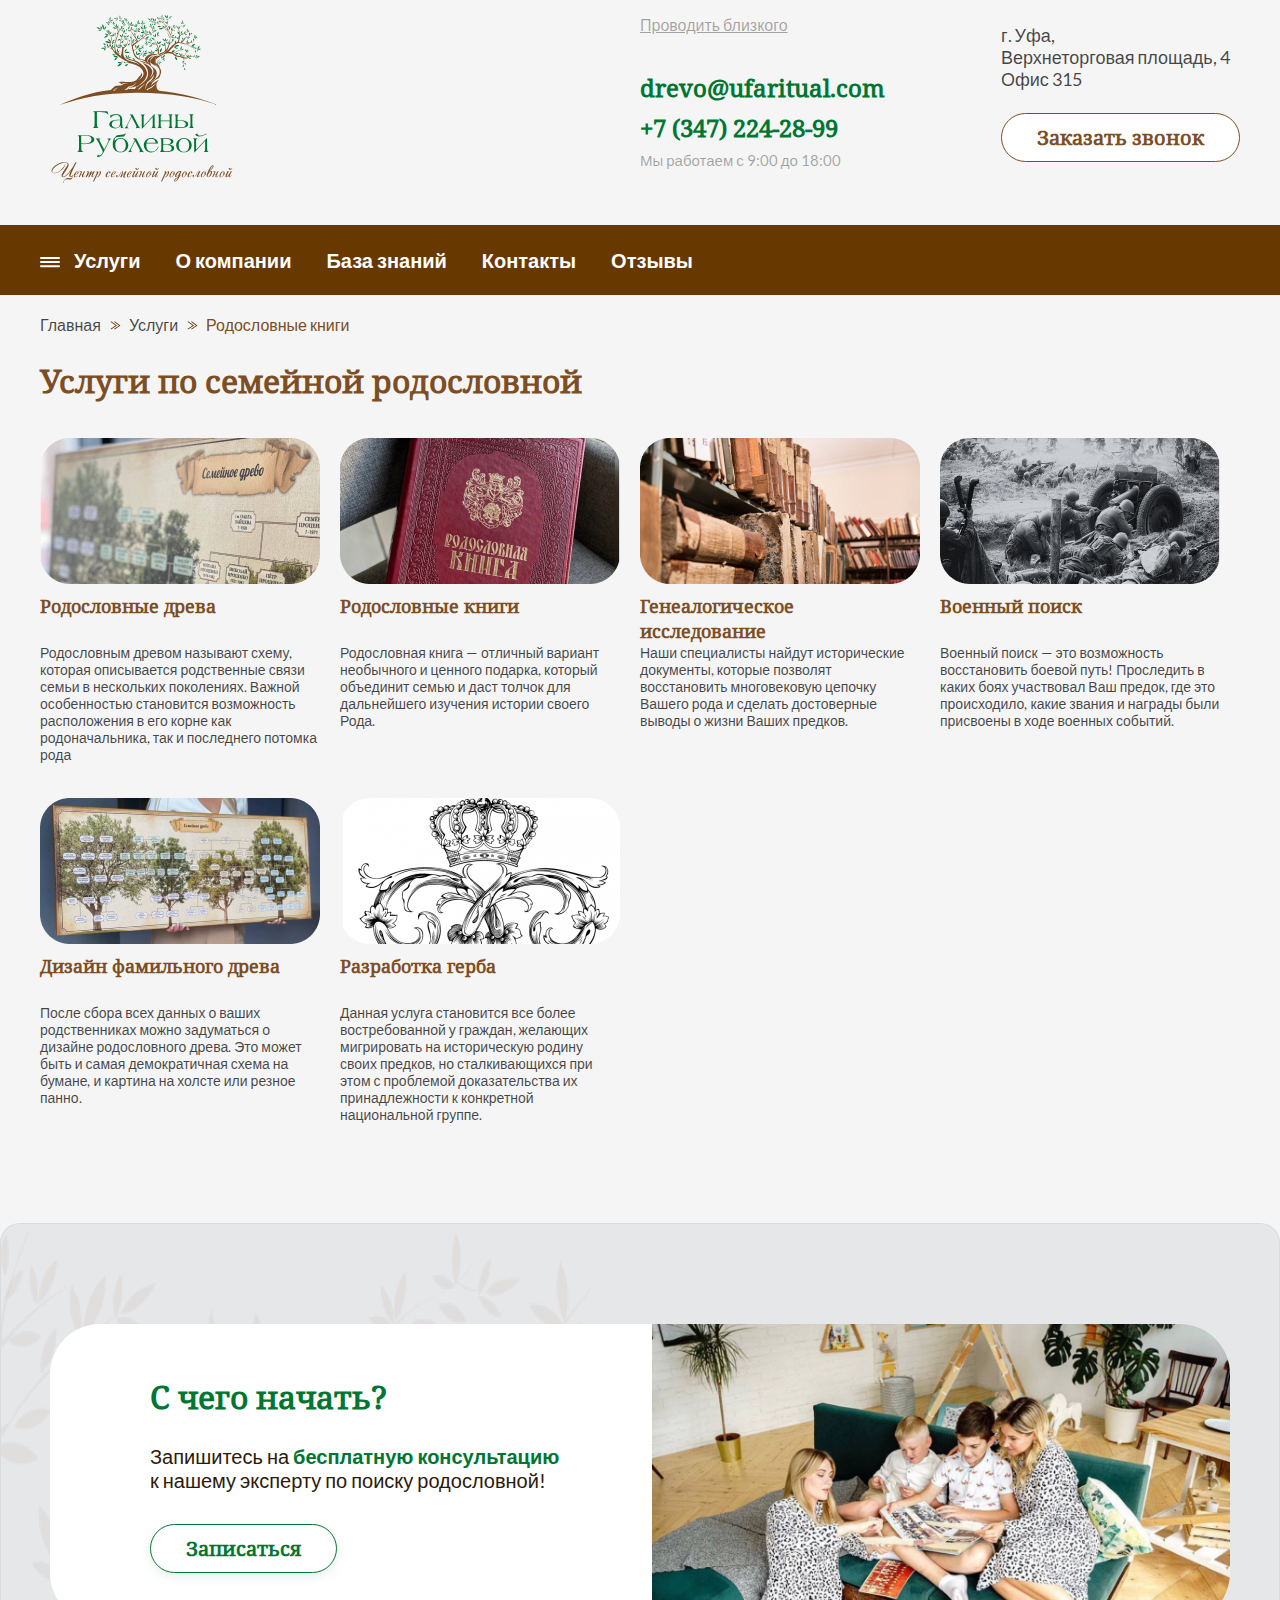
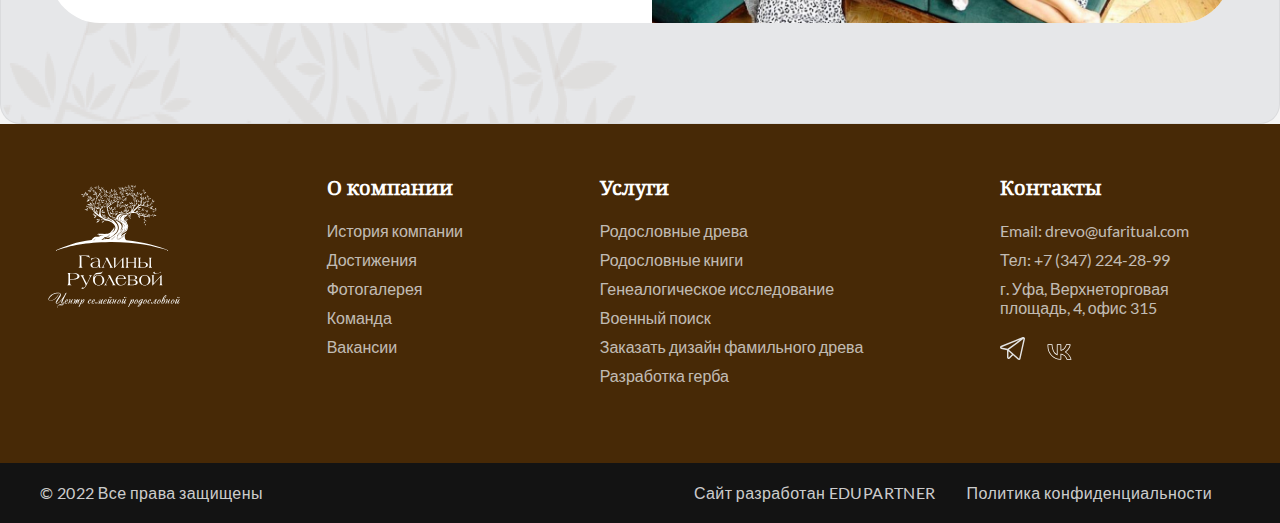
==== commit 813dd1cb: "first commit" ====
--- a/page_services/index.html
+++ b/page_services/index.html
@@ -44,7 +44,7 @@
                         <div class="header__contacts-second">
                             <div class="header__text">
                                 г. Уфа, <br>
-                                Верхнеторговая площадь, 40<br>
+                                Верхнеторговая площадь, 4<br>
                                 Офис 315
                             </div>
                             <button class="header__button">
@@ -66,22 +66,22 @@
                         </a>
                         <ul class="header__nav-list">
                             <li>
-                                <a href="#!">Родословные древа</a>
-                            </li>
-                            <li>
-                                <a href="#!">Родословные книги</a>
-                            </li>
-                            <li>
-                                <a href="#!">Генеалогическое исследование</a>
-                            </li>
-                            <li>
-                                <a href="#!">Военный поиск</a>
-                            </li>
-                            <li>
-                                <a href="#!">Заказать дизайн фамильного древа</a>
-                            </li>
-                            <li>
-                                <a href="#!">Разработка герба</a>
+                                <a href="#!" class="nav_3">Родословные древа</a>
+                            </li>
+                            <li>
+                                <a href="./#blbooks" class="nav_3">Родословные книги</a>
+                            </li>
+                            <li>
+                                <a href="#!" class="nav_3">Генеалогическое исследование</a>
+                            </li>
+                            <li>
+                                <a href="#!" class="nav_3">Военный поиск</a>
+                            </li>
+                            <li>
+                                <a href="#!" class="nav_3">Заказать дизайн фамильного древа</a>
+                            </li>
+                            <li>
+                                <a href="#!" class="nav_3">Разработка герба</a>
                             </li>
                         </ul>
                     </li>
@@ -122,25 +122,25 @@
                 <li class="header__burger-item">
                     <a href="#!" class="header__burger-link list">Услуги</a>
                     <ul class="burger-link__ul animated fadeInRight">
-                        <li class="burger-link__li">
+                        <li class="burger-link__li nav_1">
                             <a href="#!">Родословные древа</a>
                         </li>
-                        <li class="burger-link__li">
-                            <a href="#!">Родословные книги</a>
-                        </li>
-                        <li class="burger-link__li">
+                        <li class="burger-link__li nav_1">
+                            <a href="./#blbooks">Родословные книги</a>
+                        </li>
+                        <li class="burger-link__li nav_1">
                             <a href="#!">Генеалогическое исследование</a>
                         </li>
-                        <li class="burger-link__li">
+                        <li class="burger-link__li nav_1">
                             <a href="#!">Военный поиск</a>
                         </li>
-                        <li class="burger-link__li">
+                        <li class="burger-link__li nav_1">
                             <a href="#!">Заказать дизайн</a>
                         </li>
-                        <li class="burger-link__li">
+                        <li class="burger-link__li nav_1">
                             <a href="#!">Заказать дизайн фамильного древа</a>
                         </li>
-                        <li class="burger-link__li">
+                        <li class="burger-link__li nav_1">
                             <a href="#!">Разработка герба</a>
                         </li>
                     </ul>                  
@@ -180,16 +180,16 @@
                 <div class="header__nav-img">
                     <img src="../img/footer_logo.svg" alt="footer_logo">
                 </div>
-                <div class="header__nav-txt">г. Уфа,<br>Верхнеторговая площадь, 40<br>Офис 315</div>
+                <div class="header__nav-txt">г. Уфа,<br>Верхнеторговая площадь, 4<br>Офис 315</div>
             </div>
         </div>     
     </header>    
-    <section class="navigate">
+    <section class="bredcrumbs">
         <div class="container">
-            <div class="navigate__list">
-                <div class="navigate__previous">Главная</div>
-                <div class="navigate__pointer"></div>
-                <div class="navigate__current">Услуги</div>
+            <div class="bredcrumbs__list">
+                <a href="../" class="bredcrumb">Главная</a>
+                <div  class="bredcrumb__pointer"></div>
+                <a href="./" class="bredcrumb current">Услуги</a>
             </div>
         </div>
     </section>
@@ -528,12 +528,12 @@
                         Услуги
                     </div>
                     <ul class="footer__links">
-                        <li><a href="#!" class="footer__link">Родословные древа</a></li>
-                        <li><a href="#!" class="footer__link">Родословные книги</a></li>
-                        <li><a href="#!" class="footer__link">Генеалогическое исследование</a></li>
-                        <li><a href="#!" class="footer__link">Военный поиск</a></li>
-                        <li><a href="#!" class="footer__link">Заказать дизайн фамильного древа</a></li>
-                        <li><a href="#!" class="footer__link">Разработка герба</a></li>
+                        <li><a href="#!" class="footer__link nav_2">Родословные древа</a></li>
+                        <li><a href="./#blbooks" class="footer__link nav_2">Родословные книги</a></li>
+                        <li><a href="#!" class="footer__link nav_2">Генеалогическое исследование</a></li>
+                        <li><a href="#!" class="footer__link nav_2">Военный поиск</a></li>
+                        <li><a href="#!" class="footer__link nav_2">Заказать дизайн фамильного древа</a></li>
+                        <li><a href="#!" class="footer__link nav_2">Разработка герба</a></li>
                     </ul>
                 </div>
                 <div class="footer__column col-3">
@@ -543,7 +543,7 @@
                     <ul class="footer__links">
                         <li><div class="footer__link">Email: drevo@ufaritual.com</div></li>
                         <li><div class="footer__link">Тел: +7 (347) 224-28-99</div></li>
-                        <li><div class="footer__link">г. Уфа, Верхнеторговая площадь, 40, офис 315</div></li>
+                        <li><div class="footer__link">г. Уфа, Верхнеторговая площадь, 4, офис 315</div></li>
                         <li>
                             <a href="https://t.me/galinarublevadrevo" class="footer__link"><img src="../img/tg.svg" alt="telegram"></a>
                             <a href="https://vk.com/public210915689" class="footer__link"><img src="../img/vk.svg" alt="vk"></a>
@@ -574,8 +574,9 @@
     </div>
     
     <script src="../js/main.js"></script>
+    <script src="../js/navigate.js"></script>
     <script src="../js/page_services.js"></script>
-    <script src="../js/navigate.js"></script>
+    
     <script src="../js/playVideo.js"></script>
 </body>
 </html>--- a/css/services_page_styles.css
+++ b/css/services_page_styles.css
@@ -269,30 +269,30 @@
 .header__nav-list.show{
 	display: block;
 }
-.navigate{
-	background-color: #F5F5F5;
+.bredcrumbs{
 	padding-top: 20px;
 }
-.navigate__list{
+.bredcrumbs__list{
 	display: flex;
 	align-items: center;
 	justify-content: left;
 	gap: 7px;
 }
-.navigate{
+.bredcrumb{
 	font-weight: 400;
 	font-size: 16px;
 	line-height: 19px;
 	color: rgba(0, 0, 0, 0.72);
-}
-.navigate__pointer{
+	text-decoration: none;
+}
+.bredcrumb__pointer{
 	width: 14px;
 	height: 14px;
-	background-image: url('../img/navigate_pointer.svg');
+	background-image: url('../img/bredcrumbs_pointer.svg');
 	background-repeat: no-repeat;
 	background-size: contain;
 }
-.navigate__current{
+.bredcrumb.current{
 	font-weight: 400;
 	font-size: 16px;
 	line-height: 19px;
@@ -1019,10 +1019,6 @@
 		width: 92px;
 		height: 92px;
 	}
-
-
-
-
 	.card__img{
 		height: 119px;
 	}
@@ -1120,6 +1116,88 @@
 	.card__img{
 		height: 109px;
 	}
+	.blbooks{
+		margin-top: 25px;
+	}
+	.blbooks__title{
+		font-size: 24px;
+		line-height: 33px;
+	}
+	.blbooks__desc{
+		font-size: 18px;
+		line-height: 22px;
+	}
+	.blbooks-why__text{
+		max-width: 80%;
+		font-size: 16px;
+		line-height: 19px;
+	}
+	.blbooks-how__text{
+		font-weight: 400;
+		font-size: 18px;
+		line-height: 22px;
+	}
+	.blbooks-how__text>span{
+		font-weight: 700;
+	}
+	.blbooks-how__appeal{
+		font-size: 18px;
+		line-height: 22px;
+	}
+	.blbooks-choose__text{
+		font-size: 18px;
+		line-height: 22px;
+	}
+	.blbooks-choose__cards{
+		row-gap: 40px;
+		column-gap: normal;
+		justify-content: space-between;
+	}
+	.blbooks-choose__card{
+		width: 49%;	
+		max-width: 210px;		
+	}
+	.blbooks-choose__img{
+		margin-bottom: 25px;
+	}
+	.blbooks-choose__new-price{
+		font-size: 16px;
+		line-height: 22px;
+	}
+	.blbooks-choose__old-price{
+		font-size: 16px;
+		line-height: 22px;
+	}
+	.blbooks-choose__btn{
+		font-size: 14px;
+		line-height: 19px;
+	}
+	.blbloks-request{
+		padding: 60px 0;
+	}
+	.blbloks-request__inner{
+		flex-wrap: wrap;
+		padding: 0;
+	}
+	.blbloks-request__title{
+		position: static;
+	}
+	.blbloks-request__text{
+		font-size: 18px;
+		line-height: 22px;
+	}
+	.blbloks-request__btn{
+		margin-bottom: 30px;
+	}
+	.blbloks-request__right-side{
+		width: 100%;
+		height: 289px;
+		max-height: 289px;
+	}
+	.blbloks-request__video{
+		width: 100%;
+		height: 100%;
+	}
 	.beginning{
 		background-size: auto;
 	}
@@ -1274,6 +1352,52 @@
 		font-size: 12px;
 		line-height: 14px;
 	}
+	.blbooks__desc{
+		font-size: 16px;
+		line-height: 19px;
+	}
+	.blbooks-how__text{
+		font-size: 16px;
+		line-height: 19px;
+	}
+	.blbooks-how__appeal{
+		font-size: 16px;
+		line-height: 19px;
+	}
+	.blbooks-how__btn{
+		font-size: 16px;
+		line-height: 22px;
+		padding: 10px 30px;
+	}
+	.blbooks-choose__text{
+		font-size: 16px;
+		line-height: 19px;
+		margin-bottom: 30px;
+	}
+	.blbooks-choose__new-price, .blbooks-choose__old-price{
+		font-size: 14px;
+		line-height: 19px;
+	}
+	.blbooks-choose__old-price{
+		margin-left: 10px;
+	}
+	.blbooks-choose__btn{
+		font-size: 10px;
+		line-height: 14px;
+	}
+
+
+
+
+
+
+
+
+
+
+
+
+
 	.beginning__title{
 		font-size: 24px;
 		line-height: 33px;
